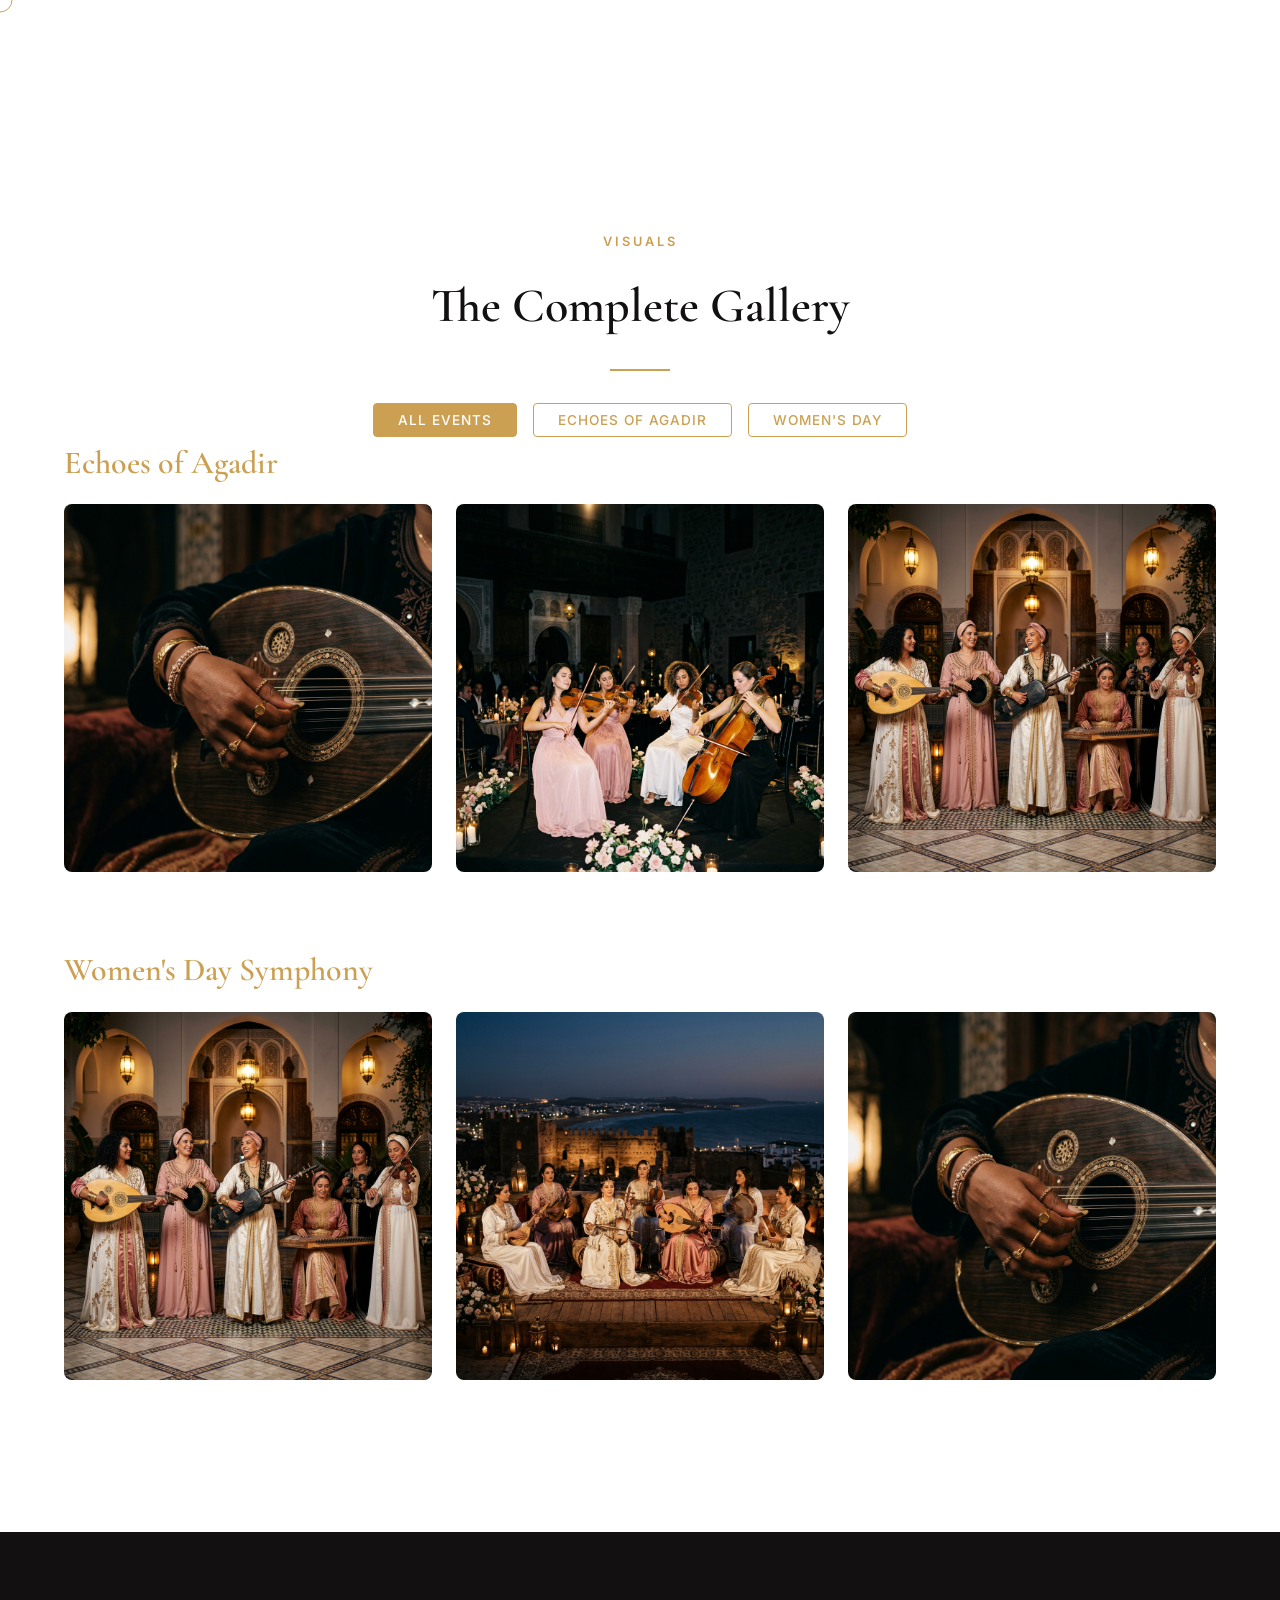
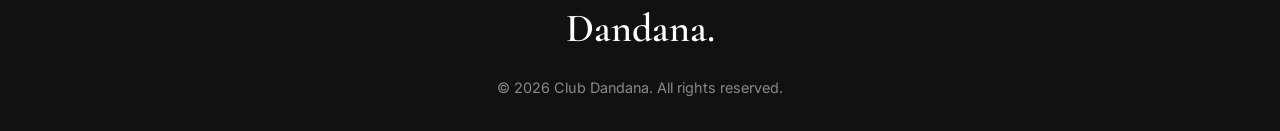
==== gallery.html @ e4f7eb47 "first commit" ====
<!DOCTYPE html>
<html lang="en">
<head>
    <meta charset="UTF-8">
    <meta name="viewport" content="width=device-width, initial-scale=1.0">
    <meta name="description" content="Club Dandana Gallery- View immersive moments of elegant, emotional, artistic, and empowering musical performances.">
    <title>Gallery | Club Dandana</title>
    <!-- Google Fonts for Typography -->
    <link rel="preconnect" href="https://fonts.googleapis.com">
    <link rel="preconnect" href="https://fonts.gstatic.com" crossorigin>
    <link href="https://fonts.googleapis.com/css2?family=Cormorant+Garamond:wght@400;500;600;700&family=Inter:wght@300;400;500;600&display=swap" rel="stylesheet">
    <!-- FontAwesome for Icons -->
    <link rel="stylesheet" href="https://cdnjs.cloudflare.com/ajax/libs/font-awesome/6.4.0/css/all.min.css">
    <!-- Custom Styles -->
    <link rel="stylesheet" href="styles.css">
</head>
<body>

    <!-- Preloader -->
    <div id="preloader" class="preloader">
        <div class="preloader-content">Dandana.</div>
    </div>

    <!-- Custom Cursor -->
    <div class="custom-cursor" id="custom-cursor"></div>

    <!-- Header & Navigation -->
    <header class="navbar scrolled" id="navbar">
        <div class="nav-container">
            <a href="index.html" class="logo">Dandana.</a>
            <button class="mobile-menu-btn" id="mobile-menu-btn" aria-label="Toggle menu">
                <i class="fas fa-bars"></i>
            </button>
            <nav class="nav-links" id="nav-links">
                <a href="index.html#home">Home</a>
                <a href="index.html#about">About</a>
                <a href="gallery.html" class="active">Gallery</a>
                <a href="index.html#music">Music</a>
                <a href="index.html#events">Events</a>
                <a href="index.html#contact" class="btn-nav">Book Us</a>
            </nav>
        </div>
    </header>

    <main class="page-top-padding">
        <!-- Gallery Section -->
        <section id="gallery" class="gallery section-padding bg-light">
            <div class="container text-center">
                <span class="section-badge">Visuals</span>
                <h2 class="section-title">The Complete Gallery</h2>
                
                <div class="gallery-filters mb-4">
                    <button class="btn btn-outline filter-btn active" data-filter="all">All Events</button>
                    <button class="btn btn-outline filter-btn" data-filter="echoes">Echoes of Agadir</button>
                    <button class="btn btn-outline filter-btn" data-filter="symphony">Women's Day</button>
                </div>
                
                <div class="gallery-event-section mb-5" id="gallery-echoes" data-category="echoes">
                    <h3 class="event-gallery-title">Echoes of Agadir</h3>
                    <div class="masonry-grid">
                        <div class="gallery-item masonry-item fade-in">
                            <img src="assets/gallery-1.png" alt="Echoes 1">
                            <div class="gallery-overlay">
                                <i class="fas fa-search-plus"></i>
                                <span class="gallery-caption">Mesmerizing Tarab Solo</span>
                            </div>
                        </div>
                        <div class="gallery-item masonry-item fade-in" style="transition-delay: 0.1s;">
                            <img src="assets/gallery-2.png" alt="Echoes 2">
                            <div class="gallery-overlay">
                                <i class="fas fa-search-plus"></i>
                                <span class="gallery-caption">The Acoustic Ensemble</span>
                            </div>
                        </div>
                        <div class="gallery-item masonry-item fade-in" style="transition-delay: 0.2s;">
                            <img src="assets/about-img.png" alt="Echoes 3">
                            <div class="gallery-overlay">
                                <i class="fas fa-search-plus"></i>
                                <span class="gallery-caption">Rhythms of Heritage</span>
                            </div>
                        </div>
                    </div>
                </div>

                <div class="gallery-event-section" id="gallery-symphony" data-category="symphony">
                    <h3 class="event-gallery-title">Women's Day Symphony</h3>
                    <div class="masonry-grid">
                        <div class="gallery-item masonry-item fade-in">
                            <img src="assets/about-img.png" alt="Symphony 1">
                            <div class="gallery-overlay">
                                <i class="fas fa-search-plus"></i>
                                <span class="gallery-caption">Collective Sisterhood</span>
                            </div>
                        </div>
                        <div class="gallery-item masonry-item fade-in" style="transition-delay: 0.1s;">
                            <img src="assets/hero-bg.png" alt="Symphony 2">
                            <div class="gallery-overlay">
                                <i class="fas fa-search-plus"></i>
                                <span class="gallery-caption">Marina Lights</span>
                            </div>
                        </div>
                        <div class="gallery-item masonry-item fade-in" style="transition-delay: 0.2s;">
                            <img src="assets/gallery-1.png" alt="Symphony 3">
                            <div class="gallery-overlay">
                                <i class="fas fa-search-plus"></i>
                                <span class="gallery-caption">The Elegant Setup</span>
                            </div>
                        </div>
                    </div>
                </div>
            </div>
        </section>
    </main>

    <!-- Lightbox Modal -->
    <div id="lightbox" class="lightbox">
        <span class="lightbox-close">&times;</span>
        <img class="lightbox-content" id="lightbox-img">
    </div>

    <!-- Footer -->
    <footer class="footer">
        <div class="container text-center">
            <h2 class="footer-logo">Dandana.</h2>
            <p>&copy; 2026 Club Dandana. All rights reserved.</p>
        </div>
    </footer>

    <!-- Script Connection -->
    <script src="script.js"></script>
</body>
</html>
---- styles.css ----
/* =========================================================================
   Club Dandana - Premium Styles
   ========================================================================= */

/* --- Custom Properties & Variables --- */
:root {
    /* Color Palette */
    --color-white: #ffffff;
    --color-off-white: #fdfaf9; /* Extremely subtle warm tone */
    --color-rose: #f0c9c9;     /* Soft pink / rose */
    --color-rose-dark: #e0acac;
    --color-gold: #cba052;     /* Premium gold */
    --color-gold-hover: #b88f45;
    --color-dark: #121010;     /* Deep rich dark */
    --color-dark-gray: #282424;
    --color-text: #333333;
    --color-text-muted: #666666;
    
    /* Typography */
    --font-heading: 'Cormorant Garamond', serif;
    --font-body: 'Inter', sans-serif;
    
    /* Spacing & Layout */
    --section-padding: 8rem 5%;
    --border-radius: 8px;
    --border-radius-lg: 16px;
    
    /* Shadows & Transitions */
    --shadow-soft: 0 10px 30px rgba(0, 0, 0, 0.05);
    --shadow-strong: 0 15px 40px rgba(0, 0, 0, 0.15);
    --transition-fast: 0.3s cubic-bezier(0.25, 0.46, 0.45, 0.94);
    --transition-slow: 0.6s cubic-bezier(0.25, 0.46, 0.45, 0.94);
}

/* --- Base Reset & Globals --- */
* {
    margin: 0;
    padding: 0;
    box-sizing: border-box;
}

html {
    scroll-behavior: smooth;
    font-size: 16px;
}

body {
    font-family: var(--font-body);
    color: var(--color-text);
    background-color: var(--color-white);
    line-height: 1.6;
    overflow-x: hidden;
}

h1, h2, h3, h4, h5, h6, .logo {
    font-family: var(--font-heading);
    color: var(--color-dark);
    font-weight: 600;
}

a {
    text-decoration: none;
    color: inherit;
    transition: var(--transition-fast);
}

img {
    max-width: 100%;
    display: block;
}

ul {
    list-style: none;
}

/* --- Typography Utilities --- */
.text-center { text-align: center; }
.mt-4 { margin-top: 2rem; }
.w-100 { width: 100%; }

.brand-slogan {
    display: block;
    font-family: var(--font-heading);
    color: var(--color-gold);
    font-size: 1.5rem;
    font-style: italic;
    letter-spacing: 2px;
    margin-bottom: 0.5rem;
}

/* --- Layout Utilities --- */
.container {
    max-width: 1200px;
    margin: 0 auto;
}

.section-padding {
    padding: var(--section-padding);
}

.bg-light {
    background-color: var(--color-white);
}

.relative {
    position: relative;
}

.auto-grid {
    display: grid;
    grid-template-columns: repeat(auto-fit, minmax(300px, 1fr));
    gap: 4rem;
    align-items: center;
}

/* --- Components --- */

/* Buttons */
.btn {
    display: inline-block;
    padding: 0.8rem 2rem;
    font-family: var(--font-body);
    font-size: 0.9rem;
    font-weight: 500;
    text-transform: uppercase;
    letter-spacing: 1px;
    border-radius: 4px;
    cursor: pointer;
    border: 1px solid transparent;
    transition: var(--transition-fast);
}

.btn-primary {
    background-color: var(--color-gold);
    color: var(--color-white);
}

.btn-primary:hover {
    background-color: var(--color-gold-hover);
    transform: translateY(-2px);
    box-shadow: var(--shadow-strong);
}

.btn-secondary {
    background-color: transparent;
    border-color: var(--color-white);
    color: var(--color-white);
}

.btn-secondary:hover {
    background-color: var(--color-white);
    color: var(--color-dark);
    transform: translateY(-2px);
}

.btn-outline {
    background-color: transparent;
    border-color: var(--color-gold);
    color: var(--color-gold);
}

.btn-outline:hover {
    background-color: var(--color-gold);
    color: var(--color-white);
    transform: translateY(-2px);
}

/* Section Headings */
.section-badge {
    display: inline-block;
    font-size: 0.8rem;
    text-transform: uppercase;
    letter-spacing: 3px;
    color: var(--color-gold);
    margin-bottom: 1rem;
    font-weight: 600;
}

.section-title {
    font-size: 3rem;
    margin-bottom: 2rem;
    position: relative;
}

.text-center .section-title::after {
    content: '';
    display: block;
    width: 60px;
    height: 2px;
    background-color: var(--color-gold);
    margin: 1.5rem auto 0;
}

.about-text .section-title::after {
    content: '';
    display: block;
    width: 60px;
    height: 2px;
    background-color: var(--color-gold);
    margin: 1.5rem 0 0;
}

/* --- Header / Navbar --- */
.navbar {
    position: fixed;
    top: 0;
    left: 0;
    width: 100%;
    padding: 1.5rem 5%;
    z-index: 1000;
    transition: var(--transition-fast);
    background-color: transparent;
}

.navbar.scrolled {
    background-color: rgba(255, 255, 255, 0.95);
    backdrop-filter: blur(10px);
    padding: 1rem 5%;
    box-shadow: var(--shadow-soft);
}

.navbar.scrolled .logo,
.navbar.scrolled .nav-links a,
.navbar.scrolled .mobile-menu-btn {
    color: var(--color-dark);
}

.nav-container {
    display: flex;
    justify-content: space-between;
    align-items: center;
    max-width: 1200px;
    margin: 0 auto;
}

.logo {
    font-size: 2rem;
    font-weight: 700;
    color: var(--color-white);
    letter-spacing: -0.5px;
}

.nav-links {
    display: flex;
    align-items: center;
    gap: 2.5rem;
}

.nav-links a {
    color: var(--color-white);
    font-size: 0.95rem;
    font-weight: 400;
    position: relative;
}

.nav-links a:not(.btn-nav)::after {
    content: '';
    position: absolute;
    bottom: -5px;
    left: 0;
    width: 0;
    height: 1px;
    background-color: var(--color-gold);
    transition: var(--transition-fast);
}

.nav-links a:not(.btn-nav):hover::after {
    width: 100%;
}

.btn-nav {
    border: 1px solid rgba(255, 255, 255, 0.5);
    padding: 0.5rem 1.5rem;
    border-radius: 30px;
}

.btn-nav:hover {
    background-color: var(--color-white);
    color: var(--color-dark) !important;
}

.navbar.scrolled .btn-nav {
    border-color: var(--color-gold);
    color: var(--color-gold);
}

.navbar.scrolled .btn-nav:hover {
    background-color: var(--color-gold);
    color: var(--color-white) !important;
}

.mobile-menu-btn {
    display: none;
    font-size: 1.5rem;
    color: var(--color-white);
    background: none;
    border: none;
    cursor: pointer;
}

/* --- Hero Section --- */
.hero {
    height: 100vh;
    min-height: 600px;
    position: relative;
    display: flex;
    align-items: center;
    justify-content: center;
    text-align: center;
    overflow: hidden;
}

.hero-video-bg {
    position: absolute;
    top: 50%;
    left: 50%;
    min-width: 100%;
    min-height: 100%;
    width: auto;
    height: auto;
    transform: translate(-50%, -50%);
    object-fit: cover;
    z-index: 0;
}

.hero-overlay {
    position: absolute;
    top: 0;
    left: 0;
    width: 100%;
    height: 100%;
    background: linear-gradient(to bottom, rgba(18, 16, 16, 0.4), rgba(18, 16, 16, 0.8));
    z-index: 1;
}

.hero-content {
    position: relative;
    z-index: 2;
    color: var(--color-white);
    max-width: 800px;
    padding: 0 2rem;
}

.hero-title {
    font-size: clamp(4rem, 8vw, 7rem);
    color: var(--color-white);
    margin-bottom: 0.5rem;
    text-shadow: 0 4px 20px rgba(0,0,0,0.3);
    line-height: 1.1;
}

.hero-subtitle {
    font-size: clamp(1.2rem, 3vw, 1.8rem);
    font-weight: 300;
    letter-spacing: 2px;
    margin-bottom: 3rem;
    color: var(--color-rose);
}

.hero-buttons {
    display: flex;
    gap: 1.5rem;
    justify-content: center;
}

/* --- About Section --- */
.about p {
    margin-bottom: 1.5rem;
    color: var(--color-text-muted);
    font-size: 1.1rem;
}

.about-image-wrapper {
    position: relative;
}

.about-img {
    border-radius: var(--border-radius-lg);
    box-shadow: var(--shadow-strong);
    position: relative;
    z-index: 2;
}

.image-accent {
    position: absolute;
    top: -20px;
    right: -20px;
    width: 100%;
    height: 100%;
    border: 2px solid var(--color-gold);
    border-radius: var(--border-radius-lg);
    z-index: 1;
}

/* --- Gallery Section --- */
.gallery-grid {
    display: grid;
    grid-template-columns: repeat(auto-fill, minmax(250px, 1fr));
    gap: 1.5rem;
    margin-top: 3rem;
}

.gallery-item {
    position: relative;
    border-radius: var(--border-radius);
    overflow: hidden;
    cursor: pointer;
    aspect-ratio: 1 / 1;
}

.gallery-item img {
    width: 100%;
    height: 100%;
    object-fit: cover;
    transition: transform 0.6s ease;
}

.gallery-overlay {
    position: absolute;
    top: 0;
    left: 0;
    width: 100%;
    height: 100%;
    background-color: rgba(203, 160, 82, 0.6);
    display: flex;
    align-items: center;
    justify-content: center;
    opacity: 0;
    transition: var(--transition-fast);
}

.gallery-overlay i {
    color: var(--color-white);
    font-size: 2rem;
    transform: translateY(20px);
    transition: var(--transition-fast);
}

.gallery-item:hover img {
    transform: scale(1.05);
}

.gallery-item:hover .gallery-overlay {
    opacity: 1;
}

.gallery-item:hover .gallery-overlay i {
    transform: translateY(0);
}

/* Lightbox */
.lightbox {
    display: none;
    position: fixed;
    z-index: 2000;
    padding-top: 50px;
    left: 0;
    top: 0;
    width: 100%;
    height: 100%;
    background-color: rgba(18, 16, 16, 0.95);
    backdrop-filter: blur(5px);
}

.lightbox.active {
    display: flex;
    align-items: center;
    justify-content: center;
    animation: fadeIn 0.3s ease;
}

.lightbox-content {
    margin: auto;
    display: block;
    max-width: 90%;
    max-height: 85vh;
    box-shadow: 0 0 50px rgba(0,0,0,0.5);
    border: 2px solid var(--color-gold);
    border-radius: 4px;
}

.lightbox-close {
    position: absolute;
    top: 30px;
    right: 40px;
    color: var(--color-white);
    font-size: 40px;
    font-weight: 300;
    transition: var(--transition-fast);
    cursor: pointer;
}

.lightbox-close:hover {
    color: var(--color-rose);
}

/* --- Music Section --- */
.player-container {
    max-width: 600px;
    margin: 3rem auto 0;
    background-color: var(--color-white);
    border-radius: var(--border-radius-lg);
    padding: 2rem;
    box-shadow: var(--shadow-strong);
    display: flex;
    flex-direction: column;
    gap: 1.5rem;
}

.track-info {
    display: flex;
    align-items: center;
    gap: 1.5rem;
}

.album-art {
    width: 80px;
    height: 80px;
    border-radius: 50%;
    object-fit: cover;
    border: 2px solid var(--color-rose);
    animation: rotate 20s linear infinite;
    animation-play-state: paused;
}

.album-art.playing {
    animation-play-state: running;
}

.track-details {
    text-align: left;
}

.track-title {
    font-family: var(--font-body);
    font-size: 1.2rem;
    margin-bottom: 0.2rem;
}

.track-artist {
    color: var(--color-text-muted);
    font-size: 0.9rem;
}

.player-controls {
    display: flex;
    flex-direction: column;
    gap: 1rem;
}

.progress-container {
    display: flex;
    align-items: center;
    gap: 1rem;
    font-size: 0.8rem;
    color: var(--color-text-muted);
}

.progress-bar {
    flex-grow: 1;
    height: 4px;
    background-color: #eee;
    border-radius: 2px;
    cursor: pointer;
    position: relative;
    overflow: hidden;
}

.progress {
    width: 30%;
    height: 100%;
    background-color: var(--color-gold);
    border-radius: 2px;
    transition: width 0.1s linear;
}

.control-buttons {
    display: flex;
    justify-content: center;
    align-items: center;
    gap: 1.5rem;
}

.ctrl-btn {
    background: none;
    border: none;
    color: var(--color-dark);
    font-size: 1.2rem;
    cursor: pointer;
    transition: var(--transition-fast);
}

.ctrl-btn:hover {
    color: var(--color-gold);
}

.play-btn {
    width: 50px;
    height: 50px;
    border-radius: 50%;
    background-color: var(--color-gold);
    color: var(--color-white);
    display: flex;
    align-items: center;
    justify-content: center;
    font-size: 1.2rem;
    padding-left: 3px; /* visual center for play icon */
}

.play-btn.playing i::before {
    content: "\f04c"; /* pause icon */
}

.play-btn.playing {
    padding-left: 0;
}

.play-btn:hover {
    background-color: var(--color-gold-hover);
    color: var(--color-white);
    transform: scale(1.05);
}

/* --- Events Section --- */
.events-grid {
    display: grid;
    grid-template-columns: repeat(auto-fit, minmax(300px, 1fr));
    gap: 2rem;
    margin-top: 3rem;
}

.event-card {
    background-color: var(--color-off-white);
    border-radius: var(--border-radius);
    padding: 2rem;
    text-align: left;
    box-shadow: var(--shadow-soft);
    border: 1px solid rgba(0,0,0,0.05);
    transition: var(--transition-fast);
    position: relative;
}

.event-card:hover {
    transform: translateY(-5px);
    box-shadow: var(--shadow-strong);
    border-color: var(--color-rose);
}

.event-date {
    display: flex;
    flex-direction: column;
    align-items: center;
    justify-content: center;
    width: 60px;
    height: 70px;
    background-color: var(--color-dark);
    color: var(--color-white);
    border-radius: 4px;
    margin-bottom: 1.5rem;
}

.event-date .day {
    font-size: 1.5rem;
    font-weight: 700;
    line-height: 1;
}

.event-date .month {
    font-size: 0.8rem;
    text-transform: uppercase;
    color: var(--color-gold);
}

.event-title {
    font-size: 1.5rem;
    margin-bottom: 0.5rem;
}

.event-location {
    color: var(--color-text-muted);
    font-size: 0.9rem;
    margin-bottom: 1rem;
}

.event-location i {
    color: var(--color-rose);
    margin-right: 0.5rem;
}

.event-desc {
    font-size: 1rem;
    margin-bottom: 1.5rem;
}

.past-event {
    opacity: 0.7;
    filter: grayscale(0.5);
}

.past-event:hover {
    transform: none;
    box-shadow: var(--shadow-soft);
    border-color: rgba(0,0,0,0.05);
}

.status-badge {
    display: inline-block;
    padding: 0.3rem 1rem;
    background-color: #eee;
    color: #888;
    border-radius: 30px;
    font-size: 0.8rem;
}

/* --- Join/Contact Section --- */
.contact-info p {
    color: var(--color-text-muted);
    margin-bottom: 2rem;
}

.contact-detail {
    display: flex;
    align-items: flex-start;
    gap: 1rem;
    margin-bottom: 1.5rem;
}

.contact-detail i {
    font-size: 1.5rem;
    color: var(--color-gold);
    margin-top: 0.2rem;
}

.contact-detail strong {
    display: block;
    color: var(--color-dark);
    margin-bottom: 0.2rem;
}

.whatsapp-link {
    color: var(--color-text-muted);
    font-weight: 500;
}

.whatsapp-link:hover {
    color: #25D366; /* WhatsApp color */
}

.social-links {
    display: flex;
    gap: 1rem;
}

.social-icon {
    width: 40px;
    height: 40px;
    border-radius: 50%;
    background-color: var(--color-white);
    display: flex;
    align-items: center;
    justify-content: center;
    color: var(--color-dark);
    box-shadow: var(--shadow-soft);
}

.social-icon:hover {
    background-color: var(--color-gold);
    color: var(--color-white);
    transform: translateY(-3px);
}

.form-wrapper {
    background-color: var(--color-white);
    padding: 3rem;
    border-radius: var(--border-radius-lg);
    box-shadow: var(--shadow-strong);
}

.form-group {
    margin-bottom: 1.5rem;
}

.form-group label {
    display: block;
    margin-bottom: 0.5rem;
    font-weight: 500;
    color: var(--color-dark);
}

.form-group input,
.form-group textarea {
    width: 100%;
    padding: 1rem;
    border: 1px solid #ddd;
    border-radius: 4px;
    font-family: var(--font-body);
    font-size: 1rem;
    transition: var(--transition-fast);
    background-color: var(--color-off-white);
}

.form-group input:focus,
.form-group textarea:focus {
    outline: none;
    border-color: var(--color-gold);
    box-shadow: 0 0 0 2px rgba(203, 160, 82, 0.2);
}

/* --- Footer --- */
.footer {
    background-color: var(--color-dark);
    color: var(--color-white);
    padding: 4rem 5% 2rem;
}

.footer-logo {
    color: var(--color-white);
    font-size: 2.5rem;
    margin-bottom: 1rem;
}

.footer p {
    color: #888;
    font-size: 0.9rem;
}

/* --- Animations & Interactions --- */

/* Initial states for scroll animations */
.fade-in {
    opacity: 0;
    transition: opacity var(--transition-slow);
}

.fade-in.visible {
    opacity: 1;
}

.slide-up {
    opacity: 0;
    transform: translateY(40px);
    transition: opacity var(--transition-slow), transform var(--transition-slow);
}

.slide-up.visible {
    opacity: 1;
    transform: translateY(0);
}

@keyframes fadeIn {
    from { opacity: 0; }
    to { opacity: 1; }
}

@keyframes rotate {
    from { transform: rotate(0deg); }
    to { transform: rotate(360deg); }
}

/* --- New Additions --- */
.mb-5 { margin-bottom: 3rem; }
.justify-center { justify-content: center; }
.mx-auto { margin-left: auto; margin-right: auto; }
.event-gallery-title { font-size: 2rem; margin-bottom: 1rem; color: var(--color-gold); font-family: var(--font-heading); text-align: left;}

/* --- Equalizer --- */
.album-wrapper {
    position: relative;
    display: inline-block;
}
.audio-visualizer {
    position: absolute;
    bottom: 5px;
    left: 50%;
    transform: translateX(-50%);
    display: flex;
    gap: 3px;
    align-items: flex-end;
    height: 25px;
    opacity: 0;
    transition: opacity var(--transition-fast);
    z-index: 5;
    background: rgba(18, 16, 16, 0.6);
    padding: 4px 8px;
    border-radius: 8px;
    backdrop-filter: blur(4px);
}
.audio-visualizer.playing {
    opacity: 1;
}
.audio-visualizer span {
    display: block;
    width: 3px;
    background-color: var(--color-gold);
    border-radius: 2px;
    animation: eqBounce 0.8s infinite alternate ease-in-out;
}
.audio-visualizer span:nth-child(1) { animation-delay: 0.1s; height: 10px; }
.audio-visualizer span:nth-child(2) { animation-delay: 0.3s; height: 20px; }
.audio-visualizer span:nth-child(3) { animation-delay: 0.2s; height: 15px; }
.audio-visualizer span:nth-child(4) { animation-delay: 0.4s; height: 12px; }

@keyframes eqBounce {
    0% { height: 4px; }
    100% { height: 20px; }
}

/* Playlist Styles */
.playlist-container {
    background-color: var(--color-white);
    border-radius: var(--border-radius-lg);
    padding: 2rem;
    box-shadow: var(--shadow-strong);
}

.playlist {
    display: flex;
    flex-direction: column;
    gap: 1rem;
    text-align: left;
}

.playlist-item {
    display: flex;
    align-items: center;
    gap: 1rem;
    padding: 1rem;
    border-radius: var(--border-radius);
    cursor: pointer;
    transition: var(--transition-fast);
    border: 1px solid transparent;
}

.playlist-item:hover {
    background-color: var(--color-off-white);
}

.playlist-item.active {
    background-color: var(--color-off-white);
    border-color: var(--color-rose);
    box-shadow: var(--shadow-soft);
}

.play-icon {
    width: 40px;
    height: 40px;
    border-radius: 50%;
    background-color: var(--color-dark);
    color: var(--color-white);
    display: flex;
    align-items: center;
    justify-content: center;
    font-size: 0.9rem;
}

.playlist-item.active .play-icon {
    background-color: var(--color-gold);
}

.playlist-info h4 {
    font-family: var(--font-body);
    font-size: 1rem;
    margin-bottom: 0.2rem;
    color: var(--color-dark);
    font-weight: 600;
}

.playlist-info p {
    font-size: 0.8rem;
    color: var(--color-text-muted);
}

.playlist-duration {
    margin-left: auto;
    font-size: 0.8rem;
    color: var(--color-text-muted);
}

.view-gallery-btn {
    display: inline-block;
    margin-top: 1.5rem;
    font-weight: 500;
    color: var(--color-gold);
    transition: var(--transition-fast);
}

.event-card:hover .view-gallery-btn {
    color: var(--color-gold-hover);
}

.view-gallery-btn i {
    margin-left: 0.5rem;
    transition: transform var(--transition-fast);
}

.event-card:hover .view-gallery-btn i {
    transform: translateX(5px);
}

/* --- Gallery Enhancements --- */
.gallery-filters {
    display: flex;
    justify-content: center;
    gap: 1rem;
    flex-wrap: wrap;
}
.gallery-filters .btn {
    padding: 0.5rem 1.5rem;
    font-size: 0.85rem;
}
.gallery-filters .btn.active {
    background-color: var(--color-gold);
    color: var(--color-white);
}
.gallery-caption {
    position: absolute;
    bottom: -30px;
    left: 0;
    width: 100%;
    text-align: center;
    color: var(--color-white);
    font-size: 0.9rem;
    font-family: var(--font-heading);
    letter-spacing: 1px;
    opacity: 0;
    transition: bottom var(--transition-fast), opacity var(--transition-fast);
}
.gallery-item:hover .gallery-caption {
    bottom: 20px;
    opacity: 1;
}

/* --- Preloader --- */
.preloader {
    position: fixed;
    top: 0;
    left: 0;
    width: 100%;
    height: 100%;
    background-color: var(--color-dark);
    z-index: 9999;
    display: flex;
    align-items: center;
    justify-content: center;
    transition: opacity 0.8s ease, visibility 0.8s;
}
.preloader.hidden {
    opacity: 0;
    visibility: hidden;
}
.preloader-content {
    font-family: var(--font-heading);
    font-size: 4rem;
    color: var(--color-gold);
    animation: goldPulse 1.5s infinite;
}
@keyframes goldPulse {
    0% { opacity: 0.6; transform: scale(0.95); }
    50% { opacity: 1; transform: scale(1.05); }
    100% { opacity: 0.6; transform: scale(0.95); }
}

/* --- Custom Cursor --- */
body, a, button, .playlist-item, .gallery-item {
    cursor: none !important;
}
.custom-cursor {
    position: fixed;
    top: 0;
    left: 0;
    width: 25px;
    height: 25px;
    border: 1.5px solid var(--color-gold);
    border-radius: 50%;
    pointer-events: none;
    transform: translate(-50%, -50%);
    transition: width 0.25s ease, height 0.25s ease, background-color 0.25s ease;
    z-index: 10000;
}
.custom-cursor.hovering {
    width: 50px;
    height: 50px;
    background-color: rgba(203, 160, 82, 0.1);
    backdrop-filter: blur(2px);
}

/* --- Parallax & Structure --- */
.page-top-padding {
    padding-top: 100px;
}
.hero {
    background-attachment: fixed;
    background-position: center top;
    background-size: cover;
    will-change: transform;
}

/* --- Masonry Layout --- */
.masonry-grid {
    column-count: 3;
    column-gap: 1.5rem;
}
.masonry-item {
    break-inside: avoid;
    margin-bottom: 1.5rem;
    display: block;
}

/* --- Contact & Booking Cards --- */
.contact-card {
    background-color: var(--color-white);
    border: 1px solid rgba(203, 160, 82, 0.2);
    padding: 2rem;
    border-radius: var(--border-radius-lg);
    width: 280px;
    box-shadow: var(--shadow-soft);
    display: flex;
    flex-direction: column;
    align-items: center;
    transition: var(--transition-fast);
}
.contact-card i {
    font-size: 2rem;
    color: var(--color-gold);
    margin-bottom: 1rem;
}
.contact-card strong {
    font-size: 1.2rem;
    color: var(--color-dark);
}
.contact-card p {
    color: var(--color-text-muted);
    margin-bottom: 0.5rem;
}

.whatsapp-card {
    background-color: var(--color-dark);
    border-color: var(--color-dark);
    cursor: none !important;
}
.whatsapp-card i {
    color: var(--color-white);
}
.whatsapp-card strong, .whatsapp-card p {
    color: var(--color-white);
}
.contact-btn-text {
    margin-top: auto;
    font-size: 0.9rem;
    color: var(--color-gold);
    text-transform: uppercase;
    letter-spacing: 1px;
    font-weight: 500;
}
.whatsapp-card:hover {
    transform: translateY(-5px);
    box-shadow: 0 15px 30px rgba(203, 160, 82, 0.2);
    border-color: var(--color-gold);
}

/* --- Responsive Media Queries --- */
@media (max-width: 992px) {
    .hero-title {
        font-size: 4rem;
    }
    .section-title {
        font-size: 2.5rem;
    }
}

@media (max-width: 768px) {
    body, a, button, .playlist-item, .gallery-item {
        cursor: auto !important;
    }
    .custom-cursor {
        display: none !important;
    }
    .masonry-grid {
        column-count: 2;
    }
    .nav-links {
        position: fixed;
        top: 0;
        right: -100%;
        width: 70%;
        height: 100vh;
        background-color: var(--color-dark);
        flex-direction: column;
        justify-content: center;
        transition: var(--transition-slow);
    }
    
    .nav-links.active {
        right: 0;
    }
    
    .nav-links a {
        font-size: 1.5rem;
    }
    
    .btn-nav {
        border-color: var(--color-gold);
        color: var(--color-gold) !important;
    }
    
    .mobile-menu-btn {
        display: block;
        z-index: 1001;
    }
    
    .navbar.scrolled .mobile-menu-btn {
        color: var(--color-dark);
    }
    
    .mobile-menu-btn.active {
        color: var(--color-white);
    }
    
    .hero-title {
        font-size: 3rem;
    }
    
    .hero-buttons {
        flex-direction: column;
    }
    
    .form-wrapper {
        padding: 2rem;
    }
}

@media (max-width: 480px) {
    .masonry-grid {
        column-count: 1;
    }
}
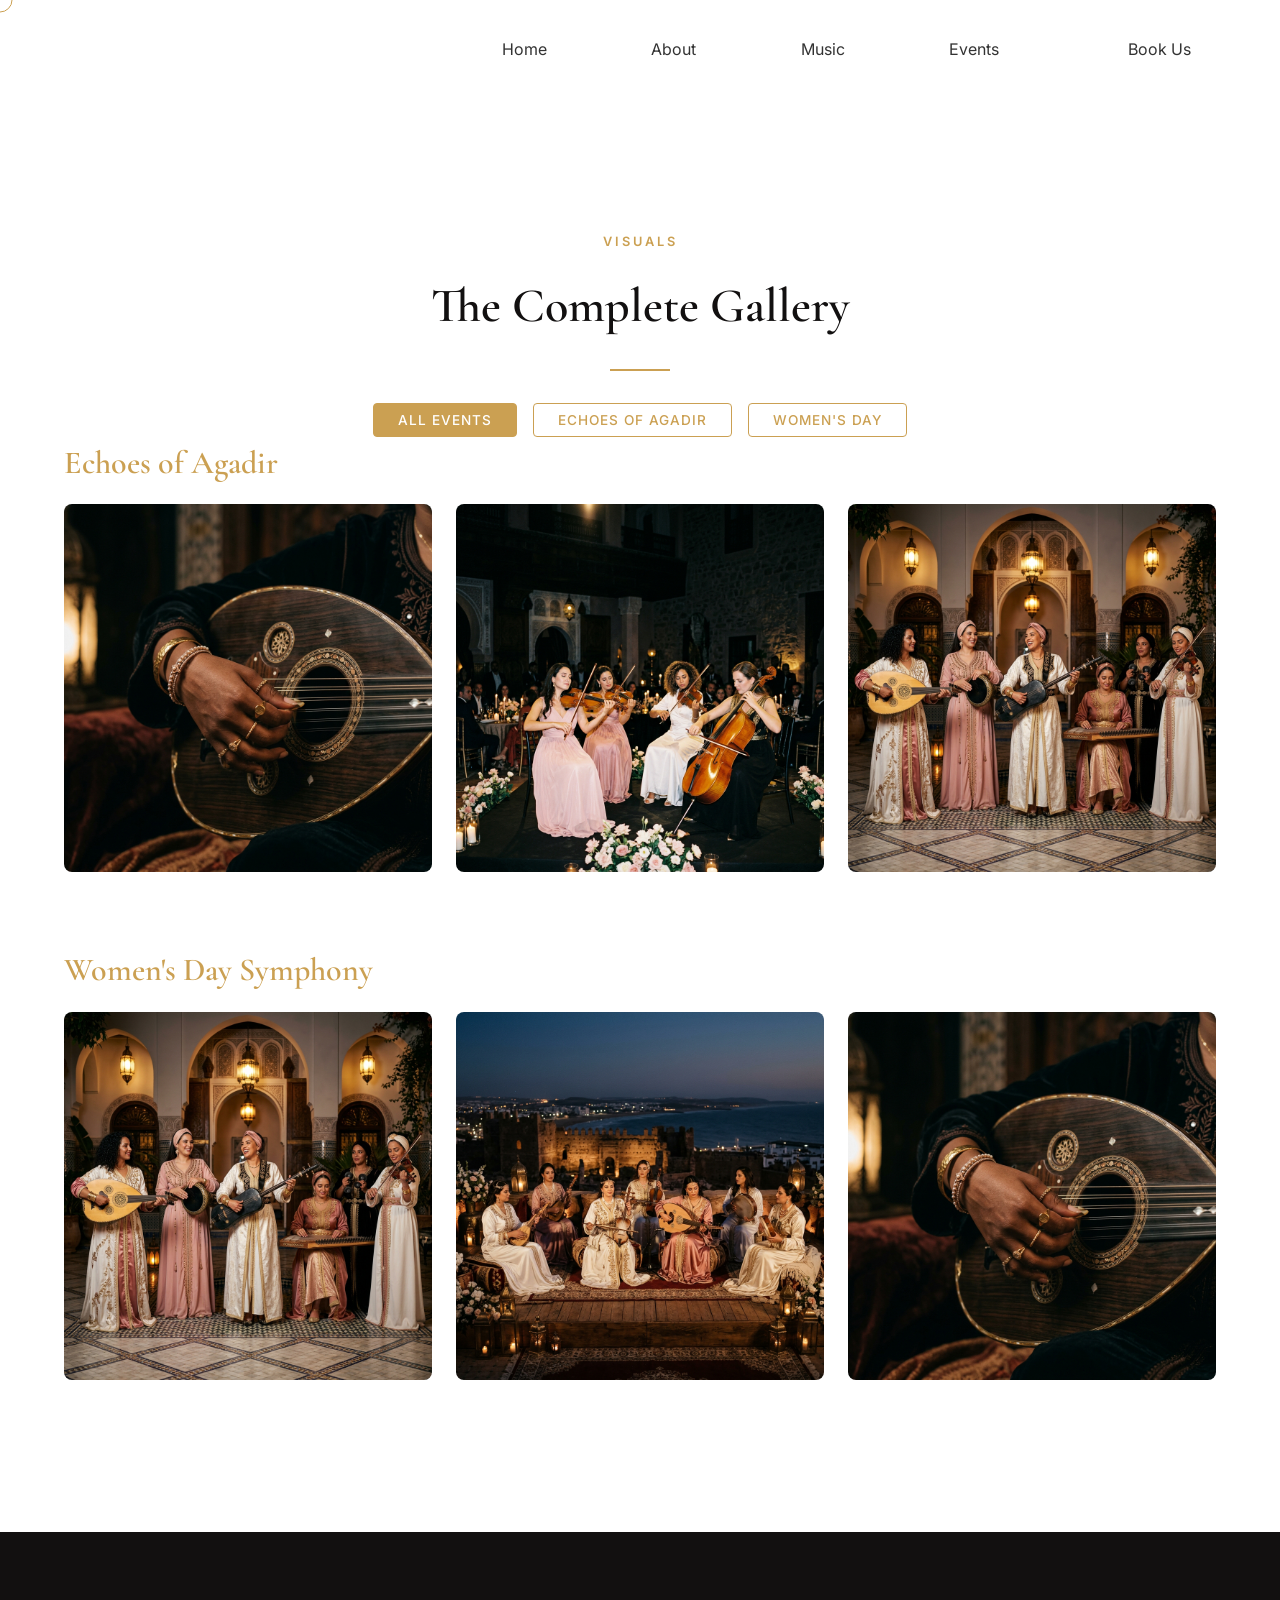
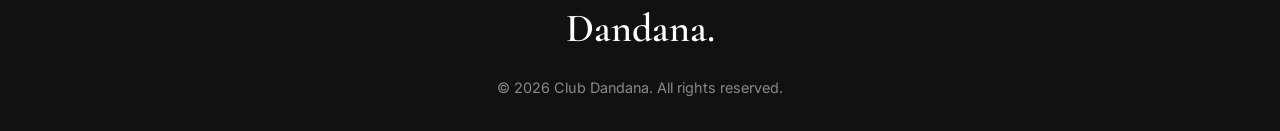
==== commit 75da4aaf: "Update navigation links to use PHP files" ====
--- a/gallery.html
+++ b/gallery.html
@@ -31,14 +31,12 @@
             <button class="mobile-menu-btn" id="mobile-menu-btn" aria-label="Toggle menu">
                 <i class="fas fa-bars"></i>
             </button>
-            <nav class="nav-links" id="nav-links">
-                <a href="index.html#home">Home</a>
-                <a href="index.html#about">About</a>
-                <a href="gallery.html" class="active">Gallery</a>
-                <a href="index.html#music">Music</a>
-                <a href="index.html#events">Events</a>
-                <a href="index.html#contact" class="btn-nav">Book Us</a>
-            </nav>
+           <a href="index.php" class="logo">Dandana.</a>
+<a href="index.php#home">Home</a>
+<a href="index.php#about">About</a>
+<a href="index.php#music">Music</a>
+<a href="index.php#events">Events</a>
+<a href="index.php#contact" class="btn-nav">Book Us</a>
         </div>
     </header>
 
